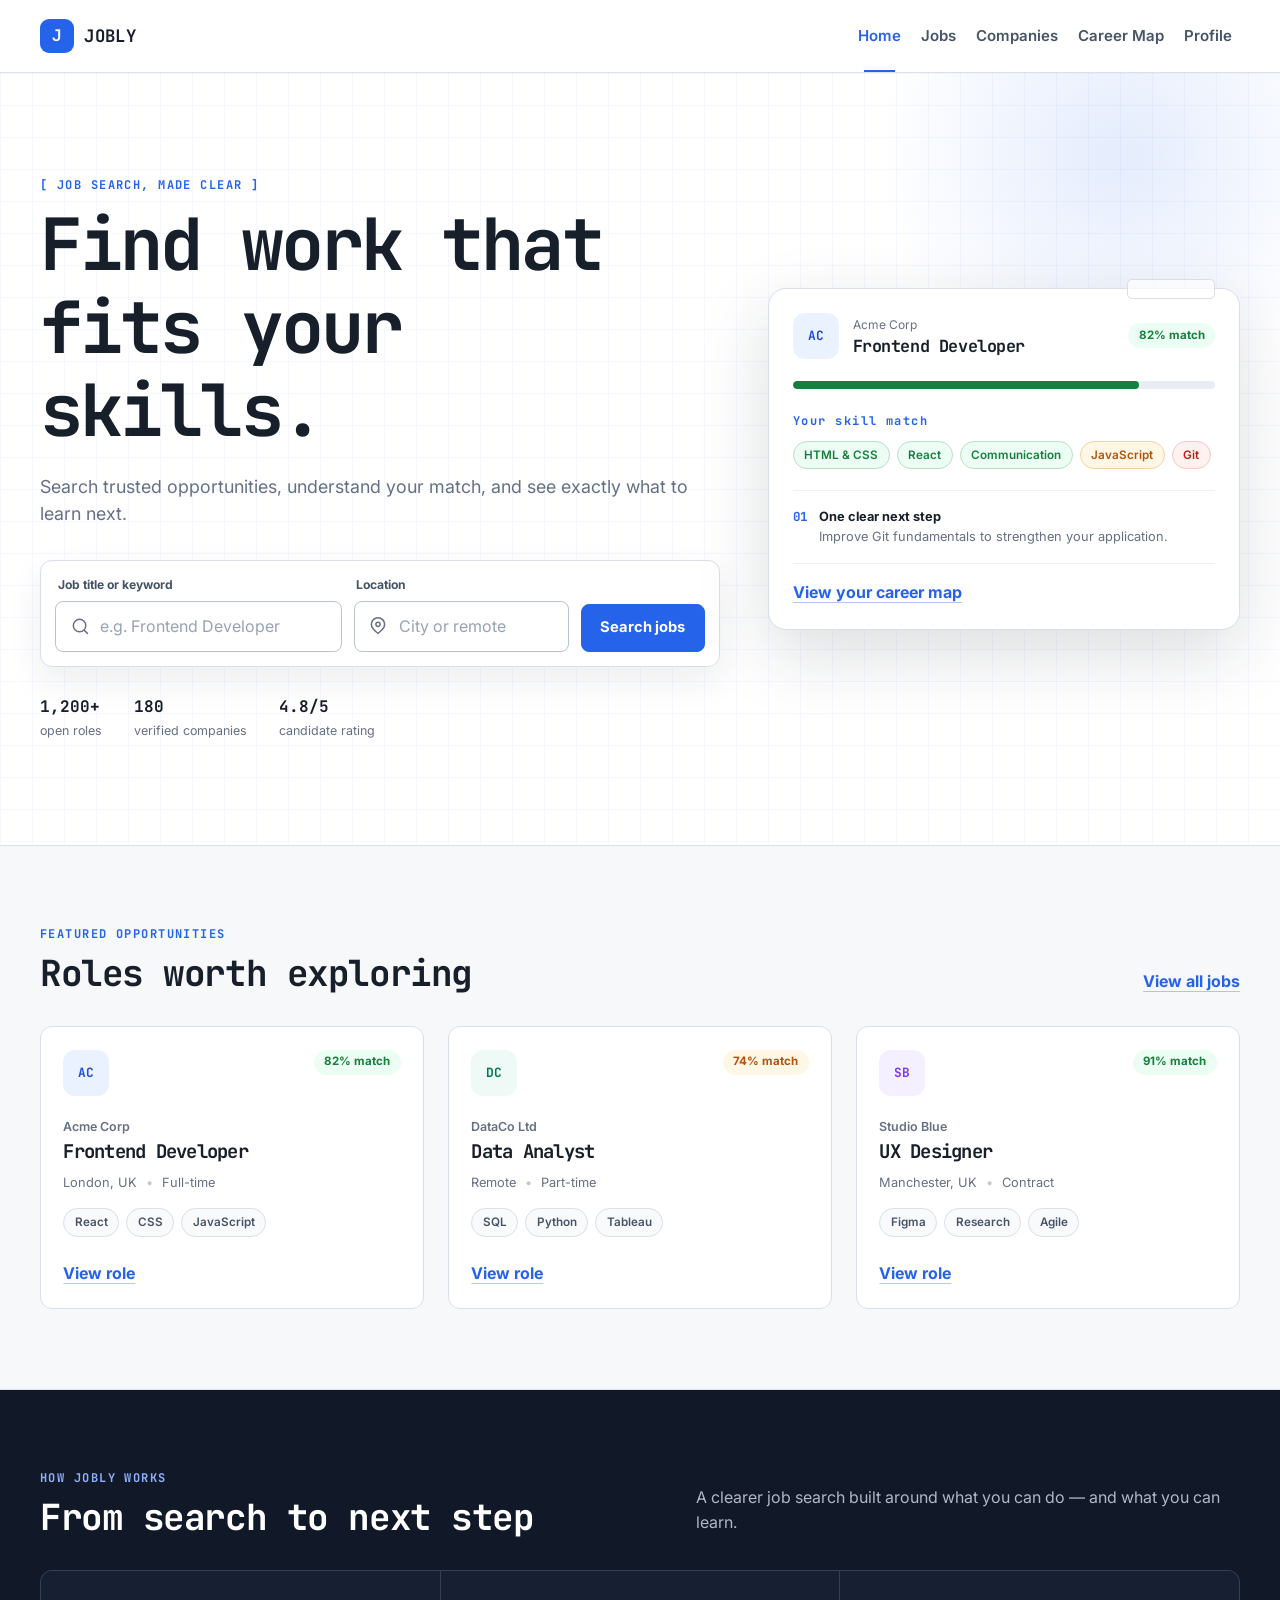
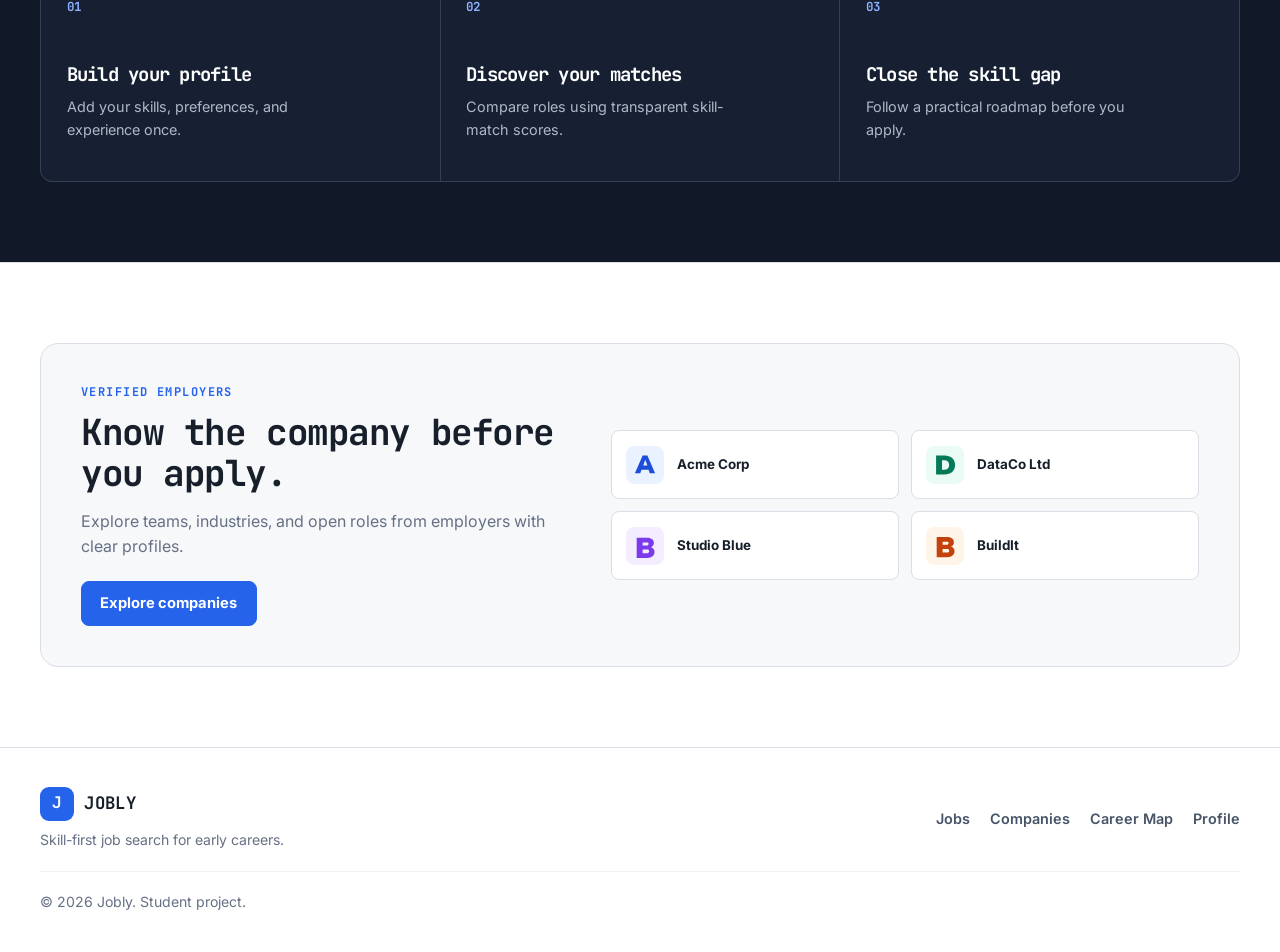
==== index.html @ db976bee "test23456789o" ====
<!doctype html>
<html lang="en">
<head>
  <meta charset="utf-8">
  <meta name="viewport" content="width=device-width, initial-scale=1">
  <meta name="description" content="Jobly helps early-career candidates find jobs by showing skill matches and clear next steps.">
  <title>Jobly | Find work that fits your skills</title>
  <link rel="icon" type="image/svg+xml" href="assets/images/favicon.svg">
  <link rel="preconnect" href="https://fonts.googleapis.com">
  <link rel="preconnect" href="https://fonts.gstatic.com" crossorigin>
  <link href="https://fonts.googleapis.com/css2?family=Inter:wght@400;500;600;700&family=JetBrains+Mono:wght@600;700&display=swap" rel="stylesheet">
  <link href="https://cdn.jsdelivr.net/npm/bootstrap@5.3.3/dist/css/bootstrap.min.css" rel="stylesheet">
  <link rel="stylesheet" href="assets/css/base.css">
  <link rel="stylesheet" href="assets/css/home-companies.css">
</head>
<body>
  <a class="skip-link" href="#main-content">Skip to main content</a>

  <header class="site-header">
    <nav class="navbar navbar-expand-lg" aria-label="Primary navigation">
      <div class="container site-container">
        <a class="navbar-brand brand-mark" href="index.html" aria-label="Jobly home">
          <span class="brand-symbol" aria-hidden="true">J</span>
          <span>JOBLY</span>
        </a>
        <button class="navbar-toggler" type="button" data-bs-toggle="collapse" data-bs-target="#primaryNav" aria-controls="primaryNav" aria-expanded="false" aria-label="Toggle navigation">
          <span class="navbar-toggler-icon"></span>
        </button>
        <div class="collapse navbar-collapse" id="primaryNav">
          <ul class="navbar-nav ms-auto align-items-lg-center gap-lg-1">
            <li class="nav-item"><a class="nav-link active" aria-current="page" href="index.html">Home</a></li>
            <li class="nav-item"><a class="nav-link" href="jobs.html">Jobs</a></li>
            <li class="nav-item"><a class="nav-link" href="companies.html">Companies</a></li>
            <li class="nav-item"><a class="nav-link" href="career-map.html">Career Map</a></li>
            <li class="nav-item"><a class="nav-link" href="profile.html">Profile</a></li>
          </ul>
        </div>
      </div>
    </nav>
  </header>

  <main id="main-content">
    <section class="hero-section" aria-labelledby="hero-title">
      <div class="container site-container">
        <div class="row align-items-center g-5">
          <div class="col-lg-7">
            <p class="eyebrow"><span aria-hidden="true">[</span> JOB SEARCH, MADE CLEAR <span aria-hidden="true">]</span></p>
            <h1 id="hero-title">Find work that fits your skills.</h1>
            <p class="hero-copy">Search trusted opportunities, understand your match, and see exactly what to learn next.</p>
            <form class="search-panel" action="jobs.html" method="get" aria-label="Search jobs">
              <div class="search-field">
                <label for="job-query">Job title or keyword</label>
                <div class="input-with-icon">
                  <svg aria-hidden="true" viewBox="0 0 24 24"><path d="m21 21-4.35-4.35m2.35-5.15a7.5 7.5 0 1 1-15 0 7.5 7.5 0 0 1 15 0Z"/></svg>
                  <input id="job-query" name="q" type="search" placeholder="e.g. Frontend Developer">
                </div>
              </div>
              <div class="search-field">
                <label for="job-location">Location</label>
                <div class="input-with-icon">
                  <svg aria-hidden="true" viewBox="0 0 24 24"><path d="M20 10c0 5-8 11-8 11S4 15 4 10a8 8 0 1 1 16 0Z"/><circle cx="12" cy="10" r="2.5"/></svg>
                  <input id="job-location" name="location" type="search" placeholder="City or remote">
                </div>
              </div>
              <button class="btn btn-primary search-button" type="submit">Search jobs</button>
            </form>
            <div class="hero-stats" aria-label="Jobly platform statistics">
              <div><strong>1,200+</strong><span>open roles</span></div>
              <div><strong>180</strong><span>verified companies</span></div>
              <div><strong>4.8/5</strong><span>candidate rating</span></div>
            </div>
          </div>

          <div class="col-lg-5">
            <div class="match-preview" aria-label="Example skill match for a frontend developer vacancy">
              <div class="preview-topline">
                <span class="company-logo logo-acme" aria-hidden="true">AC</span>
                <div>
                  <p class="preview-company">Acme Corp</p>
                  <h2>Frontend Developer</h2>
                </div>
                <span class="match-badge match-high">82% match</span>
              </div>
              <div class="match-progress" aria-hidden="true"><span style="width: 82%"></span></div>
              <div class="skill-summary">
                <p class="section-label">Your skill match</p>
                <div class="skill-list">
                  <span class="skill-chip skill-matched">HTML &amp; CSS</span>
                  <span class="skill-chip skill-matched">React</span>
                  <span class="skill-chip skill-matched">Communication</span>
                  <span class="skill-chip skill-gap">JavaScript</span>
                  <span class="skill-chip skill-missing">Git</span>
                </div>
              </div>
              <div class="preview-insight">
                <span class="insight-icon" aria-hidden="true">01</span>
                <p><strong>One clear next step</strong><br>Improve Git fundamentals to strengthen your application.</p>
              </div>
              <a class="text-link" href="career-map.html">View your career map</a>
            </div>
          </div>
        </div>
      </div>
    </section>

    <section class="section-block" aria-labelledby="featured-title">
      <div class="container site-container">
        <div class="section-heading">
          <div>
            <p class="eyebrow">FEATURED OPPORTUNITIES</p>
            <h2 id="featured-title">Roles worth exploring</h2>
          </div>
          <a class="text-link d-none d-sm-inline-flex" href="jobs.html">View all jobs</a>
        </div>
        <div class="row g-4">
          <div class="col-lg-4 col-md-6">
            <article class="job-card h-100">
              <div class="job-card-top"><span class="company-logo logo-acme" aria-hidden="true">AC</span><span class="match-badge match-high">82% match</span></div>
              <div><p class="company-name">Acme Corp</p><h3><a href="job-details.html">Frontend Developer</a></h3><p class="job-meta"><span>London, UK</span><span>Full-time</span></p></div>
              <div class="card-skills"><span>React</span><span>CSS</span><span>JavaScript</span></div>
              <a class="card-action" href="job-details.html" aria-label="View Frontend Developer at Acme Corp">View role</a>
            </article>
          </div>
          <div class="col-lg-4 col-md-6">
            <article class="job-card h-100">
              <div class="job-card-top"><span class="company-logo logo-dataco" aria-hidden="true">DC</span><span class="match-badge match-medium">74% match</span></div>
              <div><p class="company-name">DataCo Ltd</p><h3><a href="job-details.html">Data Analyst</a></h3><p class="job-meta"><span>Remote</span><span>Part-time</span></p></div>
              <div class="card-skills"><span>SQL</span><span>Python</span><span>Tableau</span></div>
              <a class="card-action" href="job-details.html" aria-label="View Data Analyst at DataCo Ltd">View role</a>
            </article>
          </div>
          <div class="col-lg-4 col-md-6">
            <article class="job-card h-100">
              <div class="job-card-top"><span class="company-logo logo-studio" aria-hidden="true">SB</span><span class="match-badge match-high">91% match</span></div>
              <div><p class="company-name">Studio Blue</p><h3><a href="job-details.html">UX Designer</a></h3><p class="job-meta"><span>Manchester, UK</span><span>Contract</span></p></div>
              <div class="card-skills"><span>Figma</span><span>Research</span><span>Agile</span></div>
              <a class="card-action" href="job-details.html" aria-label="View UX Designer at Studio Blue">View role</a>
            </article>
          </div>
        </div>
        <a class="btn btn-secondary mobile-section-action d-sm-none" href="jobs.html">View all jobs</a>
      </div>
    </section>

    <section class="section-block how-section" aria-labelledby="how-title">
      <div class="container site-container">
        <div class="section-heading compact-heading">
          <div><p class="eyebrow">HOW JOBLY WORKS</p><h2 id="how-title">From search to next step</h2></div>
          <p class="section-intro">A clearer job search built around what you can do — and what you can learn.</p>
        </div>
        <div class="process-grid">
          <article class="process-card"><span class="process-number">01</span><h3>Build your profile</h3><p>Add your skills, preferences, and experience once.</p></article>
          <article class="process-card"><span class="process-number">02</span><h3>Discover your matches</h3><p>Compare roles using transparent skill-match scores.</p></article>
          <article class="process-card"><span class="process-number">03</span><h3>Close the skill gap</h3><p>Follow a practical roadmap before you apply.</p></article>
        </div>
      </div>
    </section>

    <section class="section-block companies-preview" aria-labelledby="company-preview-title">
      <div class="container site-container">
        <div class="companies-banner">
          <div class="companies-copy">
            <p class="eyebrow">VERIFIED EMPLOYERS</p>
            <h2 id="company-preview-title">Know the company before you apply.</h2>
            <p>Explore teams, industries, and open roles from employers with clear profiles.</p>
            <a class="btn btn-primary" href="companies.html">Explore companies</a>
          </div>
          <div class="company-logo-cloud" aria-label="Featured companies">
            <div><img src="assets/images/company-logos/acme.svg" alt="Acme Corp"><span>Acme Corp</span></div>
            <div><img src="assets/images/company-logos/dataco.svg" alt="DataCo Ltd"><span>DataCo Ltd</span></div>
            <div><img src="assets/images/company-logos/studio-blue.svg" alt="Studio Blue"><span>Studio Blue</span></div>
            <div><img src="assets/images/company-logos/buildit.svg" alt="BuildIt"><span>BuildIt</span></div>
          </div>
        </div>
      </div>
    </section>
  </main>

  <footer class="site-footer">
    <div class="container site-container footer-grid">
      <div><a class="brand-mark footer-brand" href="index.html" aria-label="Jobly home"><span class="brand-symbol" aria-hidden="true">J</span><span>JOBLY</span></a><p>Skill-first job search for early careers.</p></div>
      <nav class="footer-nav" aria-label="Footer navigation"><a href="jobs.html">Jobs</a><a href="companies.html">Companies</a><a href="career-map.html">Career Map</a><a href="profile.html">Profile</a></nav>
      <p class="copyright">© 2026 Jobly. Student project.</p>
    </div>
  </footer>

  <script src="https://cdn.jsdelivr.net/npm/bootstrap@5.3.3/dist/js/bootstrap.bundle.min.js"></script>
  <script src="assets/js/main.js"></script>
</body>
</html>
---- assets/css/base.css ----
:root {
  --color-primary: #2563eb;
  --color-primary-hover: #1d4ed8;
  --color-primary-soft: #eff6ff;
  --color-text: #17202a;
  --color-muted: #667085;
  --color-background: #f7f8fa;
  --color-surface: #ffffff;
  --color-border: #d9dee7;
  --color-border-strong: #bac3d1;
  --color-success: #15803d;
  --color-success-soft: #ecfdf3;
  --color-warning: #b45309;
  --color-warning-soft: #fff7e6;
  --color-danger: #b42318;
  --color-danger-soft: #fff1f0;
  --font-body: "Inter", Arial, sans-serif;
  --font-display: "JetBrains Mono", "Courier New", monospace;
  --radius-sm: 8px;
  --radius-md: 12px;
  --radius-lg: 18px;
  --shadow-card: 0 14px 34px rgba(23, 32, 42, 0.08);
  --container-width: 1200px;
}

*,
*::before,
*::after {
  box-sizing: border-box;
}

html {
  scroll-behavior: smooth;
}

body {
  margin: 0;
  overflow-x: hidden;
  background: var(--color-background);
  color: var(--color-text);
  font-family: var(--font-body);
  font-size: 1rem;
  line-height: 1.55;
  -webkit-font-smoothing: antialiased;
}

body,
button,
input,
select,
textarea {
  font-family: var(--font-body);
}

img,
svg {
  display: block;
  max-width: 100%;
}

a {
  color: inherit;
  text-decoration: none;
}

a:hover {
  color: var(--color-primary);
}

p {
  margin-top: 0;
}

h1,
h2,
h3,
h4 {
  margin-top: 0;
  color: var(--color-text);
  font-family: var(--font-display);
  font-weight: 700;
  letter-spacing: -0.04em;
  line-height: 1.15;
}

h1 {
  font-size: clamp(2.25rem, 5vw, 3.5rem);
}

h2 {
  font-size: clamp(1.75rem, 3vw, 2.25rem);
}

h3 {
  font-size: 1.18rem;
}

button,
a,
input {
  -webkit-tap-highlight-color: transparent;
}

:focus-visible {
  outline: 3px solid rgba(37, 99, 235, 0.32);
  outline-offset: 3px;
}

.site-container {
  width: min(100% - 2rem, var(--container-width));
  max-width: var(--container-width);
  padding-right: 0;
  padding-left: 0;
}

.skip-link {
  position: fixed;
  top: 0.75rem;
  left: 0.75rem;
  z-index: 1100;
  padding: 0.65rem 0.9rem;
  transform: translateY(-160%);
  border-radius: var(--radius-sm);
  background: var(--color-text);
  color: #fff;
  font-weight: 700;
}

.skip-link:focus {
  transform: translateY(0);
  color: #fff;
}

.site-header {
  position: sticky;
  top: 0;
  z-index: 1000;
  border-bottom: 1px solid rgba(217, 222, 231, 0.92);
  background: rgba(255, 255, 255, 0.94);
  backdrop-filter: blur(14px);
}

.navbar {
  min-height: 72px;
  padding: 0;
}

.brand-mark {
  display: inline-flex;
  gap: 0.65rem;
  align-items: center;
  color: var(--color-text);
  font-family: var(--font-display);
  font-size: 1.08rem;
  font-weight: 700;
  letter-spacing: 0.02em;
}

.brand-symbol {
  display: inline-grid;
  width: 34px;
  height: 34px;
  place-items: center;
  border-radius: 9px;
  background: var(--color-primary);
  color: #fff;
  font-size: 1rem;
}

.navbar-brand:hover,
.footer-brand:hover {
  color: var(--color-text);
}

.navbar-toggler {
  border: 1px solid var(--color-border);
  border-radius: var(--radius-sm);
  padding: 0.45rem 0.6rem;
}

.navbar-toggler:focus {
  box-shadow: 0 0 0 3px rgba(37, 99, 235, 0.2);
}

.navbar .nav-link {
  position: relative;
  padding: 1.45rem 0.85rem;
  color: #475467;
  font-size: 0.94rem;
  font-weight: 600;
}

.navbar .nav-link::after {
  position: absolute;
  right: 0.85rem;
  bottom: -1px;
  left: 0.85rem;
  height: 2px;
  transform: scaleX(0);
  transform-origin: center;
  background: var(--color-primary);
  content: "";
  transition: transform 180ms ease;
}

.navbar .nav-link:hover,
.navbar .nav-link.active {
  color: var(--color-primary);
}

.navbar .nav-link:hover::after,
.navbar .nav-link.active::after {
  transform: scaleX(1);
}

.section-block {
  padding: 5rem 0;
}

.section-heading {
  display: flex;
  gap: 2rem;
  align-items: flex-end;
  justify-content: space-between;
  margin-bottom: 2rem;
}

.section-heading h2,
.directory-toolbar h2 {
  margin-bottom: 0;
}

.section-intro {
  max-width: 34rem;
  margin-bottom: 0.25rem;
  color: var(--color-muted);
}

.eyebrow,
.section-label {
  margin-bottom: 0.65rem;
  color: var(--color-primary);
  font-family: var(--font-display);
  font-size: 0.75rem;
  font-weight: 700;
  letter-spacing: 0.12em;
  line-height: 1.4;
}

.btn {
  display: inline-flex;
  min-height: 44px;
  align-items: center;
  justify-content: center;
  border-radius: var(--radius-sm);
  padding: 0.67rem 1.15rem;
  font-size: 0.92rem;
  font-weight: 700;
  transition: transform 160ms ease, background-color 160ms ease, border-color 160ms ease, box-shadow 160ms ease;
}

.btn:hover {
  transform: translateY(-1px);
}

.btn-primary {
  border-color: var(--color-primary);
  background: var(--color-primary);
  color: #fff;
}

.btn-primary:hover,
.btn-primary:focus {
  border-color: var(--color-primary-hover);
  background: var(--color-primary-hover);
  color: #fff;
}

.btn-secondary {
  border-color: var(--color-border-strong);
  background: var(--color-surface);
  color: var(--color-text);
}

.btn-secondary:hover,
.btn-secondary:focus {
  border-color: var(--color-primary);
  background: var(--color-primary-soft);
  color: var(--color-primary);
}

.text-link,
.card-action,
.company-card-footer a {
  display: inline-flex;
  align-items: center;
  gap: 0.4rem;
  color: var(--color-primary);
  font-weight: 700;
  text-decoration: underline;
  text-decoration-color: rgba(37, 99, 235, 0.35);
  text-underline-offset: 0.25rem;
}

.text-link:hover,
.card-action:hover,
.company-card-footer a:hover {
  color: var(--color-primary-hover);
  text-decoration-color: currentColor;
}

.input-with-icon {
  position: relative;
}

.input-with-icon svg {
  position: absolute;
  top: 50%;
  left: 0.9rem;
  width: 20px;
  height: 20px;
  transform: translateY(-50%);
  fill: none;
  stroke: #667085;
  stroke-linecap: round;
  stroke-linejoin: round;
  stroke-width: 1.8;
  pointer-events: none;
}

.input-with-icon input {
  width: 100%;
  min-height: 48px;
  border: 1px solid var(--color-border-strong);
  border-radius: var(--radius-sm);
  background: var(--color-surface);
  color: var(--color-text);
  padding: 0.75rem 0.9rem 0.75rem 2.75rem;
  outline: none;
  transition: border-color 160ms ease, box-shadow 160ms ease;
}

.input-with-icon input::placeholder {
  color: #98a2b3;
}

.input-with-icon input:focus {
  border-color: var(--color-primary);
  box-shadow: 0 0 0 3px rgba(37, 99, 235, 0.14);
}

.match-badge,
.verified-badge {
  display: inline-flex;
  align-items: center;
  gap: 0.35rem;
  border-radius: 999px;
  padding: 0.35rem 0.65rem;
  font-size: 0.72rem;
  font-weight: 700;
  line-height: 1.2;
  white-space: nowrap;
}

.match-high,
.verified-badge {
  background: var(--color-success-soft);
  color: var(--color-success);
}

.match-medium {
  background: var(--color-warning-soft);
  color: var(--color-warning);
}

.company-logo {
  display: inline-grid;
  flex: 0 0 auto;
  width: 46px;
  height: 46px;
  place-items: center;
  border-radius: 12px;
  font-family: var(--font-display);
  font-size: 0.8rem;
  font-weight: 700;
}

.logo-acme { background: #eaf1ff; color: #1d4ed8; }
.logo-dataco { background: #effaf6; color: #047857; }
.logo-studio { background: #f5f0ff; color: #7c3aed; }

.site-footer {
  border-top: 1px solid var(--color-border);
  background: var(--color-surface);
  padding: 2.4rem 0;
}

.footer-grid {
  display: grid;
  grid-template-columns: 1fr auto;
  gap: 1.25rem 2rem;
  align-items: center;
}

.footer-brand {
  margin-bottom: 0.55rem;
}

.site-footer p {
  margin-bottom: 0;
  color: var(--color-muted);
  font-size: 0.88rem;
}

.footer-nav {
  display: flex;
  flex-wrap: wrap;
  gap: 1.25rem;
}

.footer-nav a {
  color: #475467;
  font-size: 0.9rem;
  font-weight: 600;
}

.copyright {
  grid-column: 1 / -1;
  border-top: 1px solid #edf0f4;
  padding-top: 1.2rem;
}

@media (max-width: 991.98px) {
  .section-block {
    padding: 3.5rem 0;
  }

  .navbar {
    min-height: 66px;
  }

  .navbar-collapse {
    border-top: 1px solid var(--color-border);
    margin-top: 0.75rem;
    padding: 0.55rem 0 0.85rem;
  }

  .navbar .nav-link {
    padding: 0.75rem 0.25rem;
  }

  .navbar .nav-link::after {
    right: auto;
    bottom: 0.35rem;
    left: 0.25rem;
    width: 28px;
  }
}

@media (max-width: 575.98px) {
  .site-container {
    width: min(100% - 1.25rem, var(--container-width));
  }

  .section-block {
    padding: 2.5rem 0;
  }

  .section-heading {
    display: block;
    margin-bottom: 1.5rem;
  }

  .footer-grid {
    grid-template-columns: 1fr;
  }

  .footer-nav {
    display: grid;
    grid-template-columns: repeat(2, minmax(0, 1fr));
  }

  .copyright {
    grid-column: auto;
  }
}

@media (prefers-reduced-motion: reduce) {
  *,
  *::before,
  *::after {
    scroll-behavior: auto !important;
    transition-duration: 0.01ms !important;
  }
}
---- assets/css/home-companies.css ----
.hero-section {
  position: relative;
  overflow: hidden;
  border-bottom: 1px solid var(--color-border);
  background:
    linear-gradient(rgba(37, 99, 235, 0.045) 1px, transparent 1px),
    linear-gradient(90deg, rgba(37, 99, 235, 0.045) 1px, transparent 1px),
    var(--color-surface);
  background-size: 32px 32px;
  padding: 6.5rem 0;
}

.hero-section::before {
  position: absolute;
  top: -180px;
  right: -100px;
  width: 520px;
  height: 520px;
  border-radius: 50%;
  background: radial-gradient(circle, rgba(37, 99, 235, 0.12), transparent 66%);
  content: "";
  pointer-events: none;
}

.hero-section h1 {
  max-width: 780px;
  margin-bottom: 1.25rem;
  font-size: clamp(2.5rem, 5.8vw, 4.5rem);
}

.hero-copy {
  max-width: 650px;
  margin-bottom: 2rem;
  color: var(--color-muted);
  font-size: 1.12rem;
}

.search-panel {
  display: grid;
  grid-template-columns: minmax(0, 1.2fr) minmax(0, 0.9fr) auto;
  gap: 0.75rem;
  max-width: 820px;
  border: 1px solid var(--color-border);
  border-radius: var(--radius-md);
  background: var(--color-surface);
  box-shadow: var(--shadow-card);
  padding: 0.9rem;
}

.search-field label {
  display: block;
  margin: 0 0 0.4rem 0.15rem;
  color: #475467;
  font-size: 0.76rem;
  font-weight: 700;
}

.search-button {
  align-self: end;
  min-height: 48px;
}

.hero-stats {
  display: flex;
  gap: 2rem;
  margin-top: 1.75rem;
}

.hero-stats div {
  display: grid;
  gap: 0.1rem;
}

.hero-stats strong {
  font-family: var(--font-display);
  font-size: 1rem;
}

.hero-stats span {
  color: var(--color-muted);
  font-size: 0.78rem;
}

.match-preview {
  position: relative;
  z-index: 1;
  border: 1px solid var(--color-border);
  border-radius: var(--radius-lg);
  background: var(--color-surface);
  box-shadow: 0 24px 70px rgba(23, 32, 42, 0.15);
  padding: 1.5rem;
}

.match-preview::before {
  position: absolute;
  top: -10px;
  right: 24px;
  width: 88px;
  height: 20px;
  border: 1px solid var(--color-border);
  border-radius: 5px;
  background: rgba(255, 255, 255, 0.72);
  content: "";
}

.preview-topline {
  display: grid;
  grid-template-columns: auto 1fr auto;
  gap: 0.85rem;
  align-items: center;
}

.preview-topline h2 {
  margin-bottom: 0;
  font-size: 1.05rem;
  letter-spacing: -0.025em;
}

.preview-company {
  margin-bottom: 0.15rem;
  color: var(--color-muted);
  font-size: 0.75rem;
}

.match-progress {
  height: 8px;
  overflow: hidden;
  border-radius: 999px;
  background: #e9edf3;
  margin: 1.4rem 0 1.5rem;
}

.match-progress span {
  display: block;
  height: 100%;
  border-radius: inherit;
  background: var(--color-success);
}

.skill-list,
.card-skills {
  display: flex;
  flex-wrap: wrap;
  gap: 0.45rem;
}

.skill-chip,
.card-skills span {
  display: inline-flex;
  min-height: 28px;
  align-items: center;
  border: 1px solid var(--color-border);
  border-radius: 999px;
  padding: 0.25rem 0.65rem;
  font-size: 0.73rem;
  font-weight: 600;
}

.skill-matched {
  border-color: #bbdfc6;
  background: var(--color-success-soft);
  color: var(--color-success);
}

.skill-gap {
  border-color: #f4d39c;
  background: var(--color-warning-soft);
  color: var(--color-warning);
}

.skill-missing {
  border-color: #f4c7c3;
  background: var(--color-danger-soft);
  color: var(--color-danger);
}

.preview-insight {
  display: grid;
  grid-template-columns: auto 1fr;
  gap: 0.75rem;
  align-items: start;
  border-top: 1px solid #edf0f4;
  border-bottom: 1px solid #edf0f4;
  margin: 1.35rem 0 1rem;
  padding: 1rem 0;
}

.insight-icon,
.process-number {
  color: var(--color-primary);
  font-family: var(--font-display);
  font-size: 0.78rem;
  font-weight: 700;
}

.preview-insight p {
  margin-bottom: 0;
  color: var(--color-muted);
  font-size: 0.8rem;
}

.preview-insight strong {
  color: var(--color-text);
}

.job-card,
.company-card {
  display: flex;
  flex-direction: column;
  border: 1px solid var(--color-border);
  border-radius: var(--radius-md);
  background: var(--color-surface);
  padding: 1.4rem;
  transition: transform 180ms ease, border-color 180ms ease, box-shadow 180ms ease;
}

.job-card:hover,
.company-card:hover {
  transform: translateY(-3px);
  border-color: #b6c8ed;
  box-shadow: var(--shadow-card);
}

.job-card-top,
.company-card-head {
  display: flex;
  align-items: flex-start;
  justify-content: space-between;
  margin-bottom: 1.35rem;
}

.company-name,
.company-industry {
  margin-bottom: 0.25rem;
  color: var(--color-muted);
  font-size: 0.78rem;
  font-weight: 600;
}

.job-card h3,
.company-card h3 {
  margin-bottom: 0.65rem;
}

.job-card h3 a:hover {
  color: var(--color-primary);
}

.job-meta {
  display: flex;
  flex-wrap: wrap;
  gap: 0.55rem;
  margin-bottom: 1rem;
  color: var(--color-muted);
  font-size: 0.8rem;
}

.job-meta span + span::before {
  margin-right: 0.55rem;
  color: #c1c7d0;
  content: "•";
}

.card-skills {
  margin-bottom: 1.5rem;
}

.card-skills span {
  background: #f8fafc;
  color: #475467;
}

.card-action {
  margin-top: auto;
  align-self: flex-start;
}

.mobile-section-action {
  width: 100%;
  margin-top: 1.25rem;
}

.how-section {
  border-top: 1px solid var(--color-border);
  border-bottom: 1px solid var(--color-border);
  background: #111827;
}

.how-section h2,
.how-section h3 {
  color: #fff;
}

.how-section .eyebrow {
  color: #8db1ff;
}

.how-section .section-intro,
.process-card p {
  color: #aeb8c8;
}

.process-grid {
  display: grid;
  grid-template-columns: repeat(3, minmax(0, 1fr));
  gap: 1px;
  overflow: hidden;
  border: 1px solid #334155;
  border-radius: var(--radius-md);
  background: #334155;
}

.process-card {
  min-height: 210px;
  background: #172033;
  padding: 1.6rem;
}

.process-card .process-number {
  display: block;
  margin-bottom: 3rem;
  color: #8db1ff;
}

.process-card h3 {
  margin-bottom: 0.65rem;
}

.process-card p {
  max-width: 18rem;
  margin-bottom: 0;
  font-size: 0.9rem;
}

.companies-preview {
  background: var(--color-surface);
}

.companies-banner {
  display: grid;
  grid-template-columns: minmax(0, 0.9fr) minmax(0, 1.1fr);
  gap: 3rem;
  align-items: center;
  border: 1px solid var(--color-border);
  border-radius: var(--radius-lg);
  background: var(--color-background);
  padding: 2.5rem;
}

.companies-copy h2 {
  margin-bottom: 0.9rem;
}

.companies-copy > p:not(.eyebrow) {
  max-width: 34rem;
  margin-bottom: 1.4rem;
  color: var(--color-muted);
}

.company-logo-cloud {
  display: grid;
  grid-template-columns: repeat(2, minmax(0, 1fr));
  gap: 0.75rem;
}

.company-logo-cloud div {
  display: flex;
  gap: 0.8rem;
  align-items: center;
  border: 1px solid var(--color-border);
  border-radius: var(--radius-sm);
  background: var(--color-surface);
  padding: 0.9rem;
  font-size: 0.84rem;
  font-weight: 700;
}

.company-logo-cloud img {
  width: 38px;
  height: 38px;
}

.page-hero {
  border-bottom: 1px solid var(--color-border);
  background: var(--color-surface);
  padding: 4.5rem 0 3rem;
}

.page-hero-content {
  max-width: 780px;
}

.page-hero h1 {
  margin-bottom: 1rem;
}

.page-hero-content > p:last-child {
  max-width: 680px;
  margin-bottom: 0;
  color: var(--color-muted);
  font-size: 1.08rem;
}

.directory-search {
  display: grid;
  grid-template-columns: 1fr auto;
  gap: 0.75rem;
  max-width: 920px;
  margin-top: 2rem;
}

.directory-search .input-with-icon input,
.directory-search .btn {
  min-height: 50px;
}

.directory-toolbar {
  display: flex;
  align-items: flex-end;
  justify-content: space-between;
  margin-bottom: 2rem;
}

.results-count {
  margin-bottom: 0.25rem;
  color: var(--color-muted);
  font-size: 0.85rem;
}

.results-count strong {
  color: var(--color-text);
}

.company-card-head img {
  width: 54px;
  height: 54px;
}

.company-card > div:nth-child(2) > p:last-child {
  margin-bottom: 1.5rem;
  color: var(--color-muted);
  font-size: 0.88rem;
}

.company-card-footer {
  display: flex;
  align-items: center;
  justify-content: space-between;
  border-top: 1px solid #edf0f4;
  margin-top: auto;
  padding-top: 1rem;
  color: var(--color-muted);
  font-size: 0.8rem;
}

.company-card-footer strong {
  color: var(--color-text);
}

.empty-state {
  border: 1px dashed var(--color-border-strong);
  border-radius: var(--radius-md);
  background: var(--color-surface);
  padding: 3rem 1.5rem;
  text-align: center;
}

.empty-state > span {
  display: block;
  margin-bottom: 0.75rem;
  color: var(--color-primary);
  font-family: var(--font-display);
  font-size: 0.8rem;
  font-weight: 700;
}

.empty-state h3 {
  margin-bottom: 0.45rem;
}

.empty-state p {
  margin-bottom: 1.25rem;
  color: var(--color-muted);
}

.employer-note {
  border-top: 1px solid var(--color-border);
  background: var(--color-surface);
}

.employer-note-inner {
  display: grid;
  grid-template-columns: minmax(0, 1fr) minmax(0, 1.15fr) auto;
  gap: 2rem;
  align-items: center;
}

.employer-note-inner h2,
.employer-note-inner p {
  margin-bottom: 0;
}

.employer-note-inner > p {
  color: var(--color-muted);
}

@media (max-width: 991.98px) {
  .hero-section {
    padding: 4.5rem 0;
  }

  .match-preview {
    max-width: 650px;
  }

  .companies-banner,
  .employer-note-inner {
    grid-template-columns: 1fr;
    gap: 1.5rem;
  }

  .page-hero {
    padding: 3.5rem 0 2.5rem;
  }
}

@media (max-width: 767.98px) {
  .search-panel {
    grid-template-columns: 1fr 1fr;
  }

  .search-button {
    grid-column: 1 / -1;
  }

  .process-grid {
    grid-template-columns: 1fr;
  }

  .process-card {
    min-height: 0;
  }

  .process-card .process-number {
    margin-bottom: 1.8rem;
  }

  .directory-toolbar {
    display: block;
  }

  .results-count {
    margin-top: 0.8rem;
  }
}

@media (max-width: 575.98px) {
  .hero-section {
    padding: 3rem 0;
    background-size: 24px 24px;
  }

  .hero-section h1 {
    font-size: 2.45rem;
  }

  .hero-copy {
    font-size: 1rem;
  }

  .search-panel,
  .directory-search {
    grid-template-columns: 1fr;
    padding: 0.75rem;
  }

  .search-button {
    grid-column: auto;
  }

  .hero-stats {
    display: grid;
    grid-template-columns: repeat(3, 1fr);
    gap: 0.75rem;
  }

  .hero-stats strong {
    font-size: 0.86rem;
  }

  .hero-stats span {
    font-size: 0.68rem;
  }

  .match-preview {
    padding: 1.1rem;
  }

  .preview-topline {
    grid-template-columns: auto 1fr;
  }

  .preview-topline .match-badge {
    grid-column: 1 / -1;
    justify-self: start;
  }

  .companies-banner {
    padding: 1.35rem;
  }

  .company-logo-cloud {
    grid-template-columns: 1fr;
  }

  .page-hero {
    padding: 2.75rem 0 2rem;
  }

  .company-card-footer {
    align-items: flex-start;
  }
}
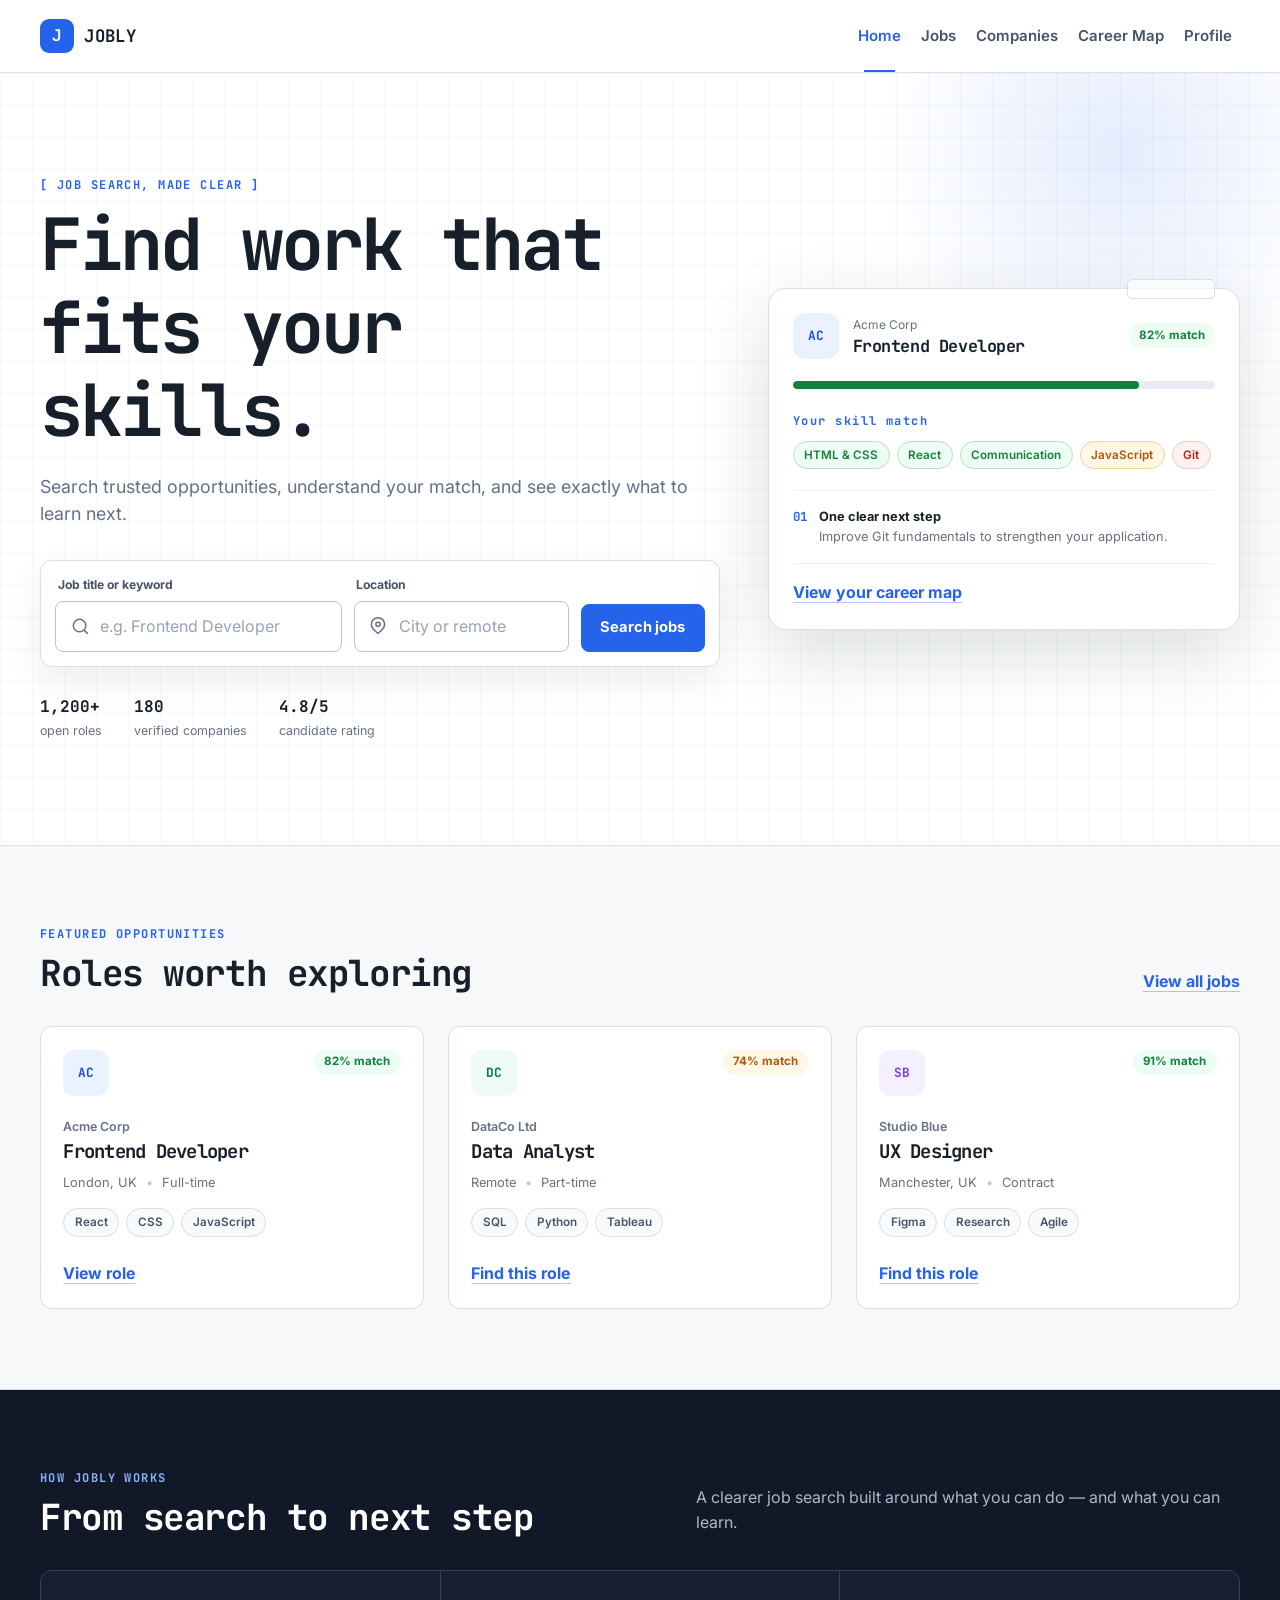
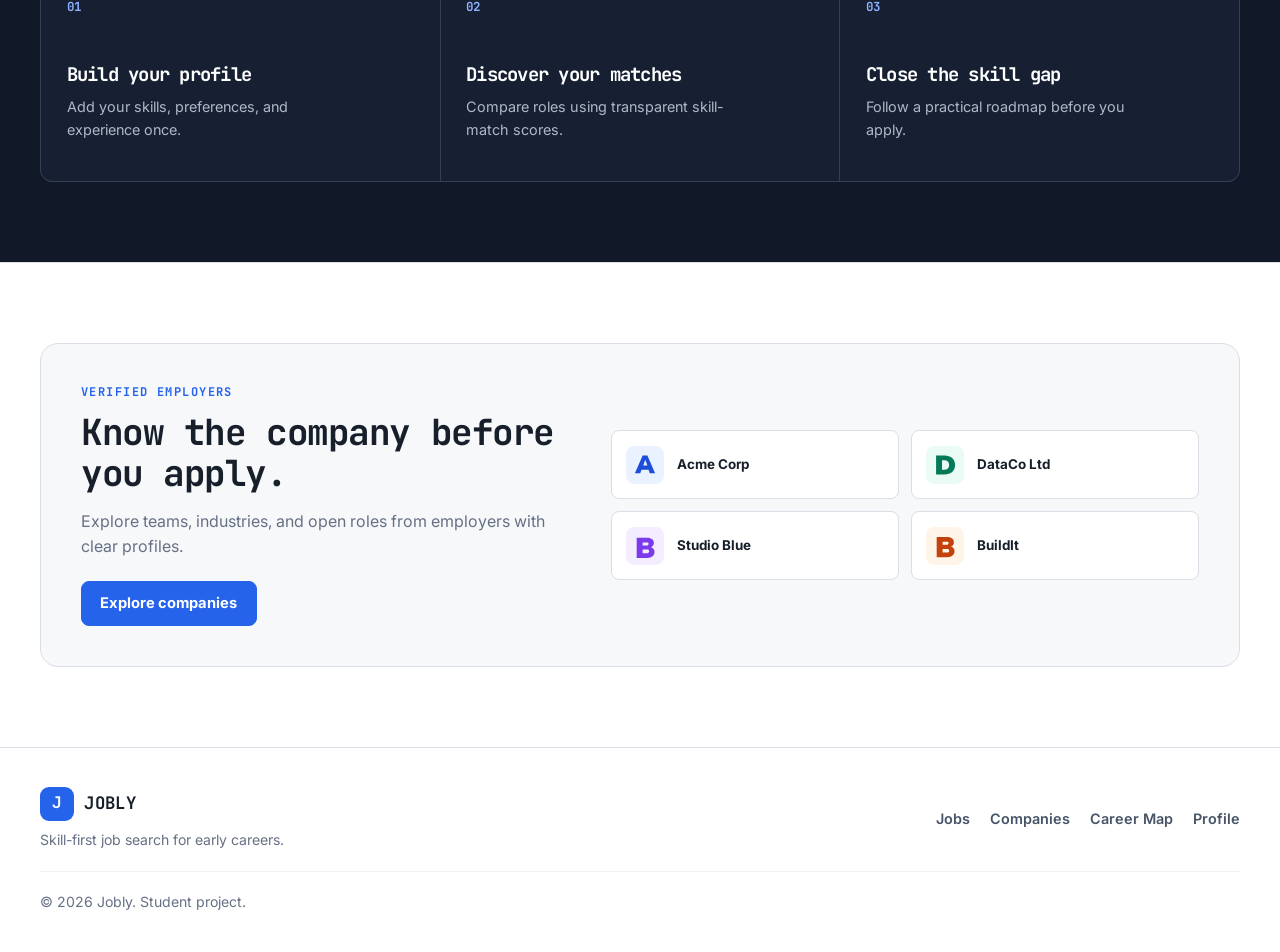
==== commit df22f3c7: "Polish Jobly and deploy with GitHub Pages" ====
--- a/index.html
+++ b/index.html
@@ -8,7 +8,7 @@
   <link rel="icon" type="image/svg+xml" href="assets/images/favicon.svg">
   <link rel="preconnect" href="https://fonts.googleapis.com">
   <link rel="preconnect" href="https://fonts.gstatic.com" crossorigin>
-  <link href="https://fonts.googleapis.com/css2?family=Inter:wght@400;500;600;700&family=JetBrains+Mono:wght@600;700&display=swap" rel="stylesheet">
+  <link href="https://fonts.googleapis.com/css2?family=Inter:wght@400;500;600;700&amp;family=JetBrains+Mono:wght@600;700&amp;display=swap" rel="stylesheet">
   <link href="https://cdn.jsdelivr.net/npm/bootstrap@5.3.3/dist/css/bootstrap.min.css" rel="stylesheet">
   <link rel="stylesheet" href="assets/css/base.css">
   <link rel="stylesheet" href="assets/css/home-companies.css">
@@ -23,7 +23,15 @@
           <span class="brand-symbol" aria-hidden="true">J</span>
           <span>JOBLY</span>
         </a>
-        <button class="navbar-toggler" type="button" data-bs-toggle="collapse" data-bs-target="#primaryNav" aria-controls="primaryNav" aria-expanded="false" aria-label="Toggle navigation">
+        <button
+          class="navbar-toggler"
+          type="button"
+          data-bs-toggle="collapse"
+          data-bs-target="#primaryNav"
+          aria-controls="primaryNav"
+          aria-expanded="false"
+          aria-label="Toggle navigation"
+        >
           <span class="navbar-toggler-icon"></span>
         </button>
         <div class="collapse navbar-collapse" id="primaryNav">
@@ -116,7 +124,11 @@
           <div class="col-lg-4 col-md-6">
             <article class="job-card h-100">
               <div class="job-card-top"><span class="company-logo logo-acme" aria-hidden="true">AC</span><span class="match-badge match-high">82% match</span></div>
-              <div><p class="company-name">Acme Corp</p><h3><a href="job-details.html">Frontend Developer</a></h3><p class="job-meta"><span>London, UK</span><span>Full-time</span></p></div>
+              <div>
+                <p class="company-name">Acme Corp</p>
+                <h3><a href="job-details.html">Frontend Developer</a></h3>
+                <p class="job-meta"><span>London, UK</span><span>Full-time</span></p>
+              </div>
               <div class="card-skills"><span>React</span><span>CSS</span><span>JavaScript</span></div>
               <a class="card-action" href="job-details.html" aria-label="View Frontend Developer at Acme Corp">View role</a>
             </article>
@@ -124,17 +136,25 @@
           <div class="col-lg-4 col-md-6">
             <article class="job-card h-100">
               <div class="job-card-top"><span class="company-logo logo-dataco" aria-hidden="true">DC</span><span class="match-badge match-medium">74% match</span></div>
-              <div><p class="company-name">DataCo Ltd</p><h3><a href="job-details.html">Data Analyst</a></h3><p class="job-meta"><span>Remote</span><span>Part-time</span></p></div>
+              <div>
+                <p class="company-name">DataCo Ltd</p>
+                <h3><a href="jobs.html?q=Data+Analyst">Data Analyst</a></h3>
+                <p class="job-meta"><span>Remote</span><span>Part-time</span></p>
+              </div>
               <div class="card-skills"><span>SQL</span><span>Python</span><span>Tableau</span></div>
-              <a class="card-action" href="job-details.html" aria-label="View Data Analyst at DataCo Ltd">View role</a>
+              <a class="card-action" href="jobs.html?q=Data+Analyst" aria-label="Find Data Analyst at DataCo Ltd in the jobs list">Find this role</a>
             </article>
           </div>
           <div class="col-lg-4 col-md-6">
             <article class="job-card h-100">
               <div class="job-card-top"><span class="company-logo logo-studio" aria-hidden="true">SB</span><span class="match-badge match-high">91% match</span></div>
-              <div><p class="company-name">Studio Blue</p><h3><a href="job-details.html">UX Designer</a></h3><p class="job-meta"><span>Manchester, UK</span><span>Contract</span></p></div>
+              <div>
+                <p class="company-name">Studio Blue</p>
+                <h3><a href="jobs.html?q=UX+Designer">UX Designer</a></h3>
+                <p class="job-meta"><span>Manchester, UK</span><span>Contract</span></p>
+              </div>
               <div class="card-skills"><span>Figma</span><span>Research</span><span>Agile</span></div>
-              <a class="card-action" href="job-details.html" aria-label="View UX Designer at Studio Blue">View role</a>
+              <a class="card-action" href="jobs.html?q=UX+Designer" aria-label="Find UX Designer at Studio Blue in the jobs list">Find this role</a>
             </article>
           </div>
         </div>
@@ -178,13 +198,23 @@
 
   <footer class="site-footer">
     <div class="container site-container footer-grid">
-      <div><a class="brand-mark footer-brand" href="index.html" aria-label="Jobly home"><span class="brand-symbol" aria-hidden="true">J</span><span>JOBLY</span></a><p>Skill-first job search for early careers.</p></div>
-      <nav class="footer-nav" aria-label="Footer navigation"><a href="jobs.html">Jobs</a><a href="companies.html">Companies</a><a href="career-map.html">Career Map</a><a href="profile.html">Profile</a></nav>
+      <div>
+        <a class="brand-mark footer-brand" href="index.html" aria-label="Jobly home">
+          <span class="brand-symbol" aria-hidden="true">J</span><span>JOBLY</span>
+        </a>
+        <p>Skill-first job search for early careers.</p>
+      </div>
+      <nav class="footer-nav" aria-label="Footer navigation">
+        <a href="jobs.html">Jobs</a>
+        <a href="companies.html">Companies</a>
+        <a href="career-map.html">Career Map</a>
+        <a href="profile.html">Profile</a>
+      </nav>
       <p class="copyright">© 2026 Jobly. Student project.</p>
     </div>
   </footer>
 
   <script src="https://cdn.jsdelivr.net/npm/bootstrap@5.3.3/dist/js/bootstrap.bundle.min.js"></script>
-  <script src="assets/js/main.js"></script>
+  <script src="assets/js/main.js?v=20261004"></script>
 </body>
 </html>
--- a/assets/css/base.css
+++ b/assets/css/base.css
@@ -459,7 +459,7 @@
 
 @media (max-width: 575.98px) {
   .site-container {
-    width: min(100% - 1.25rem, var(--container-width));
+    width: min(100% - 1.5rem, var(--container-width));
   }
 
   .section-block {
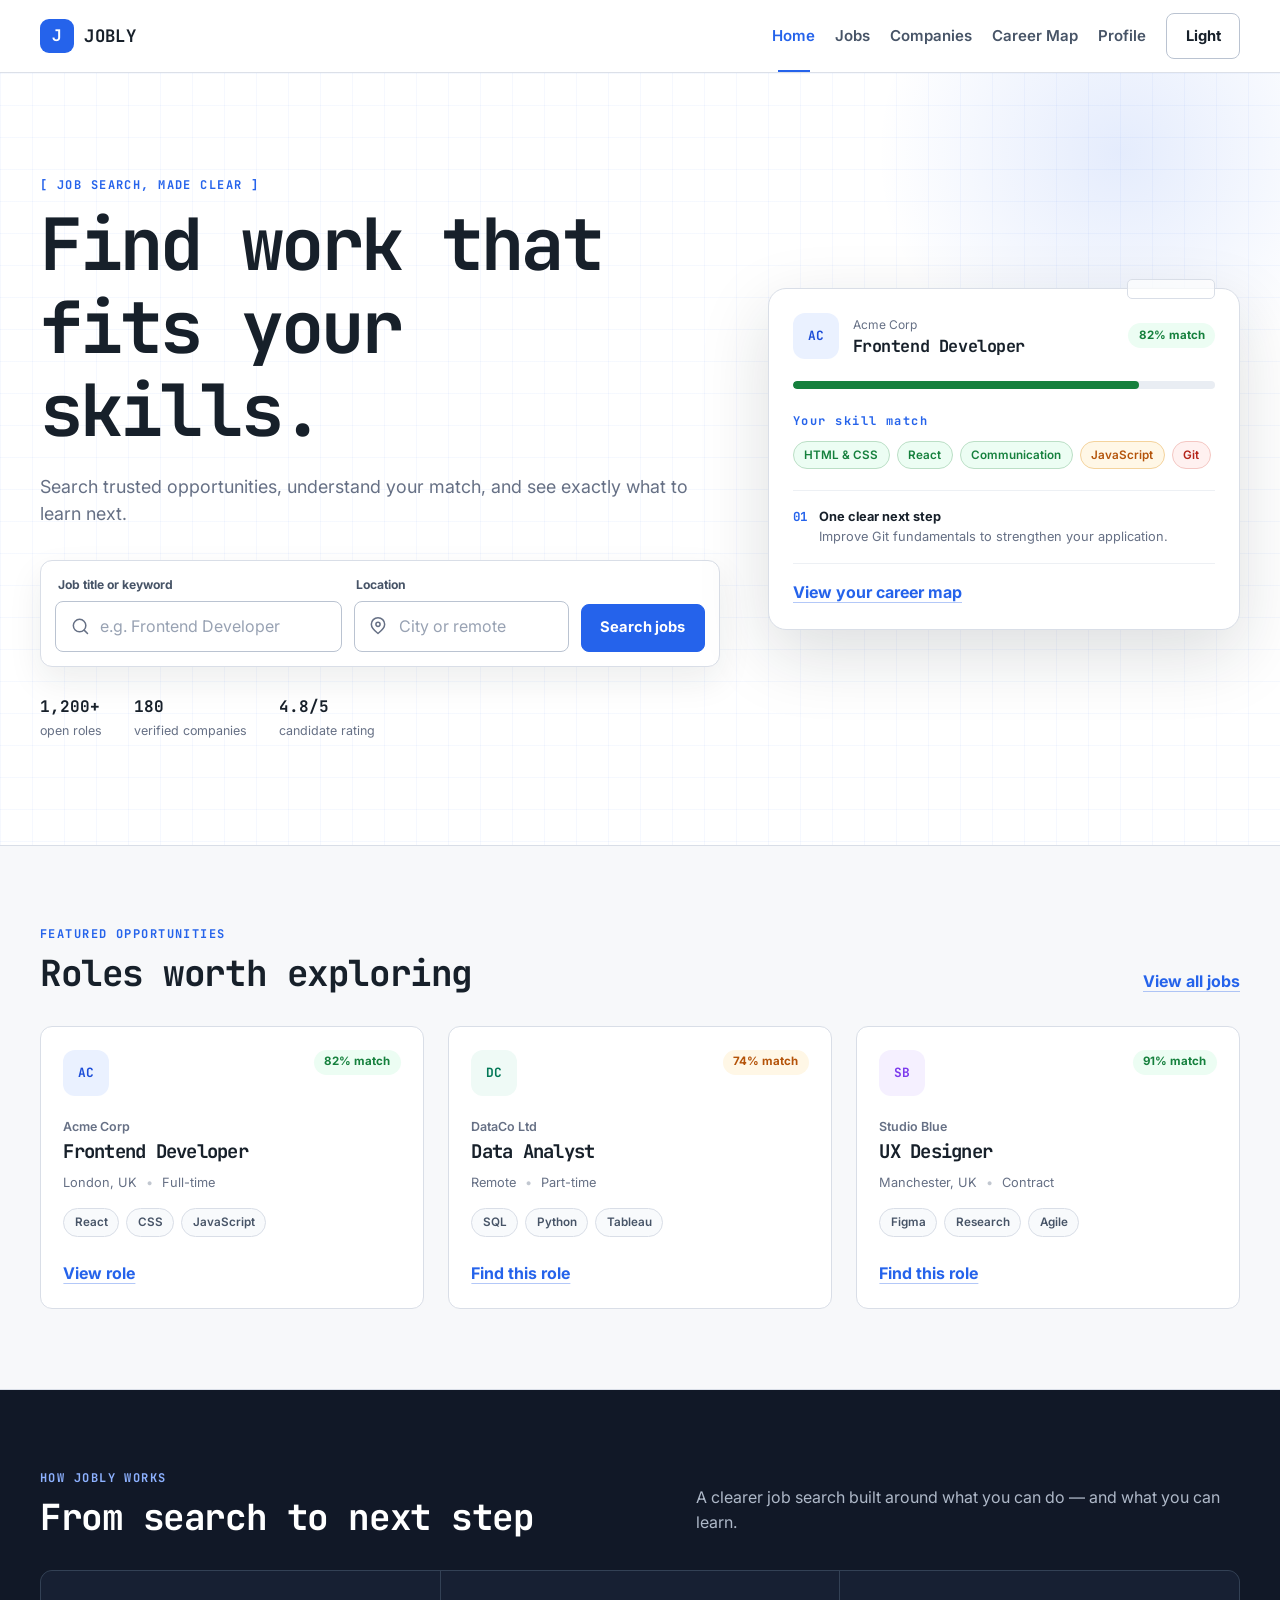
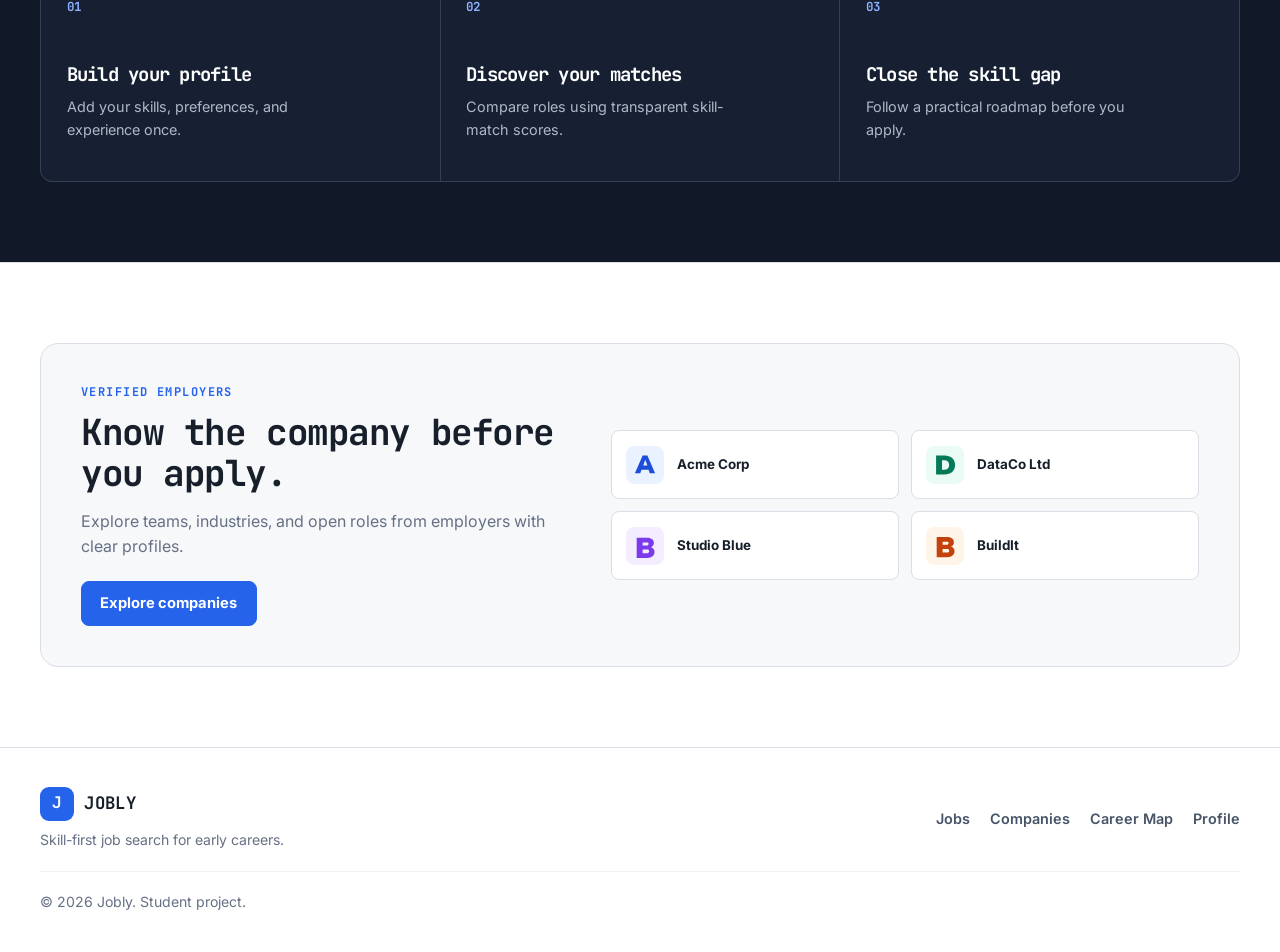
==== commit a89d246c: "theme changer button" ====
--- a/index.html
+++ b/index.html
@@ -215,6 +215,7 @@
   </footer>
 
   <script src="https://cdn.jsdelivr.net/npm/bootstrap@5.3.3/dist/js/bootstrap.bundle.min.js"></script>
-  <script src="assets/js/main.js?v=20261004"></script>
+  <script src="assets/js/theme.js"></script>
+  <script src="assets/js/main.js?v=20261106"></script>
 </body>
 </html>
--- a/assets/css/base.css
+++ b/assets/css/base.css
@@ -23,6 +23,25 @@
   --container-width: 1200px;
 }
 
+[data-theme="dark"] {
+  --color-primary: #3b82f6;
+  --color-primary-hover: #60a5fa;
+  --color-primary-soft: #1e293b;
+  --color-text: #f3f4f6;
+  --color-muted: #9ca3af;
+  --color-background: #121212;
+  --color-surface: #1e1e1e;
+  --color-border: #2e323b;
+  --color-border-strong: #434956;
+  --color-success: #4ade80;
+  --color-success-soft: rgba(74, 222, 128, 0.14);
+  --color-warning: #fbbf24;
+  --color-warning-soft: rgba(251, 191, 36, 0.14);
+  --color-danger: #f87171;
+  --color-danger-soft: rgba(248, 113, 113, 0.14);
+  --shadow-card: 0 14px 34px rgba(0, 0, 0, 0.45);
+}
+
 *,
 *::before,
 *::after {
@@ -140,6 +159,11 @@
   backdrop-filter: blur(14px);
 }
 
+[data-theme="dark"] .site-header {
+  border-bottom-color: var(--color-border);
+  background: rgba(24, 24, 27, 0.94);
+}
+
 .navbar {
   min-height: 72px;
   padding: 0;
@@ -178,6 +202,10 @@
   padding: 0.45rem 0.6rem;
 }
 
+[data-theme="dark"] .navbar-toggler-icon {
+  filter: invert(1);
+}
+
 .navbar-toggler:focus {
   box-shadow: 0 0 0 3px rgba(37, 99, 235, 0.2);
 }
@@ -188,6 +216,10 @@
   color: #475467;
   font-size: 0.94rem;
   font-weight: 600;
+}
+
+[data-theme="dark"] .navbar .nav-link {
+  color: var(--color-muted);
 }
 
 .navbar .nav-link::after {
@@ -211,6 +243,12 @@
 .navbar .nav-link:hover::after,
 .navbar .nav-link.active::after {
   transform: scaleX(1);
+}
+
+.theme-toggle-btn {
+  min-height: 36px;
+  padding: 0.35rem 0.75rem;
+  font-size: 0.82rem;
 }
 
 .section-block {
@@ -424,10 +462,72 @@
   font-weight: 600;
 }
 
+[data-theme="dark"] .footer-nav a {
+  color: var(--color-muted);
+}
+
 .copyright {
   grid-column: 1 / -1;
   border-top: 1px solid #edf0f4;
   padding-top: 1.2rem;
+}
+
+[data-theme="dark"] .copyright {
+  border-top-color: var(--color-border);
+}
+
+/* Dark theme overrides for hardcoded Bootstrap/page classes */
+[data-theme="dark"] .text-muted {
+  color: var(--color-muted) !important;
+}
+
+[data-theme="dark"] .form-control,
+[data-theme="dark"] .form-select,
+[data-theme="dark"] .modal-content {
+  background-color: var(--color-surface);
+  color: var(--color-text);
+  border-color: var(--color-border-strong);
+}
+
+[data-theme="dark"] .modal-header,
+[data-theme="dark"] .modal-footer,
+[data-theme="dark"] .card-title-group,
+[data-theme="dark"] .company-card-footer,
+[data-theme="dark"] .preview-insight,
+[data-theme="dark"] .skill-matrix-table th,
+[data-theme="dark"] .skill-matrix-table td {
+  border-color: var(--color-border);
+}
+
+[data-theme="dark"] .btn-close {
+  filter: invert(1);
+}
+
+[data-theme="dark"] .card-skills span {
+  background: #27272a;
+  color: #e4e4e7;
+  border-color: var(--color-border);
+}
+
+[data-theme="dark"] .skill-matched {
+  border-color: rgba(74, 222, 128, 0.35);
+}
+
+[data-theme="dark"] .skill-gap {
+  border-color: rgba(251, 191, 36, 0.35);
+}
+
+[data-theme="dark"] .progress-track,
+[data-theme="dark"] .match-progress {
+  background: #27272a;
+}
+
+[data-theme="dark"] .match-preview::before {
+  background: #27272a;
+}
+
+[data-theme="dark"] .search-field label {
+  color: var(--color-muted);
 }
 
 @media (max-width: 991.98px) {
@@ -492,4 +592,4 @@
     scroll-behavior: auto !important;
     transition-duration: 0.01ms !important;
   }
-}
+}
--- a/assets/css/home-companies.css
+++ b/assets/css/home-companies.css
@@ -621,3 +621,27 @@
     align-items: flex-start;
   }
 }
+.company-controls {
+  grid-column: 1 / -1;
+  display: flex;
+  align-items: center;
+  flex-wrap: wrap;
+  gap: 0.75rem;
+}
+
+.company-controls .form-select {
+  width: auto;
+  max-width: 100%;
+}
+
+.company-details-toggle {
+  align-self: flex-start;
+  margin-bottom: 1rem;
+}
+
+.company-details {
+  margin-bottom: 1rem;
+  padding: 1rem;
+  border-radius: var(--radius-sm);
+  background: var(--color-primary-soft);
+}
